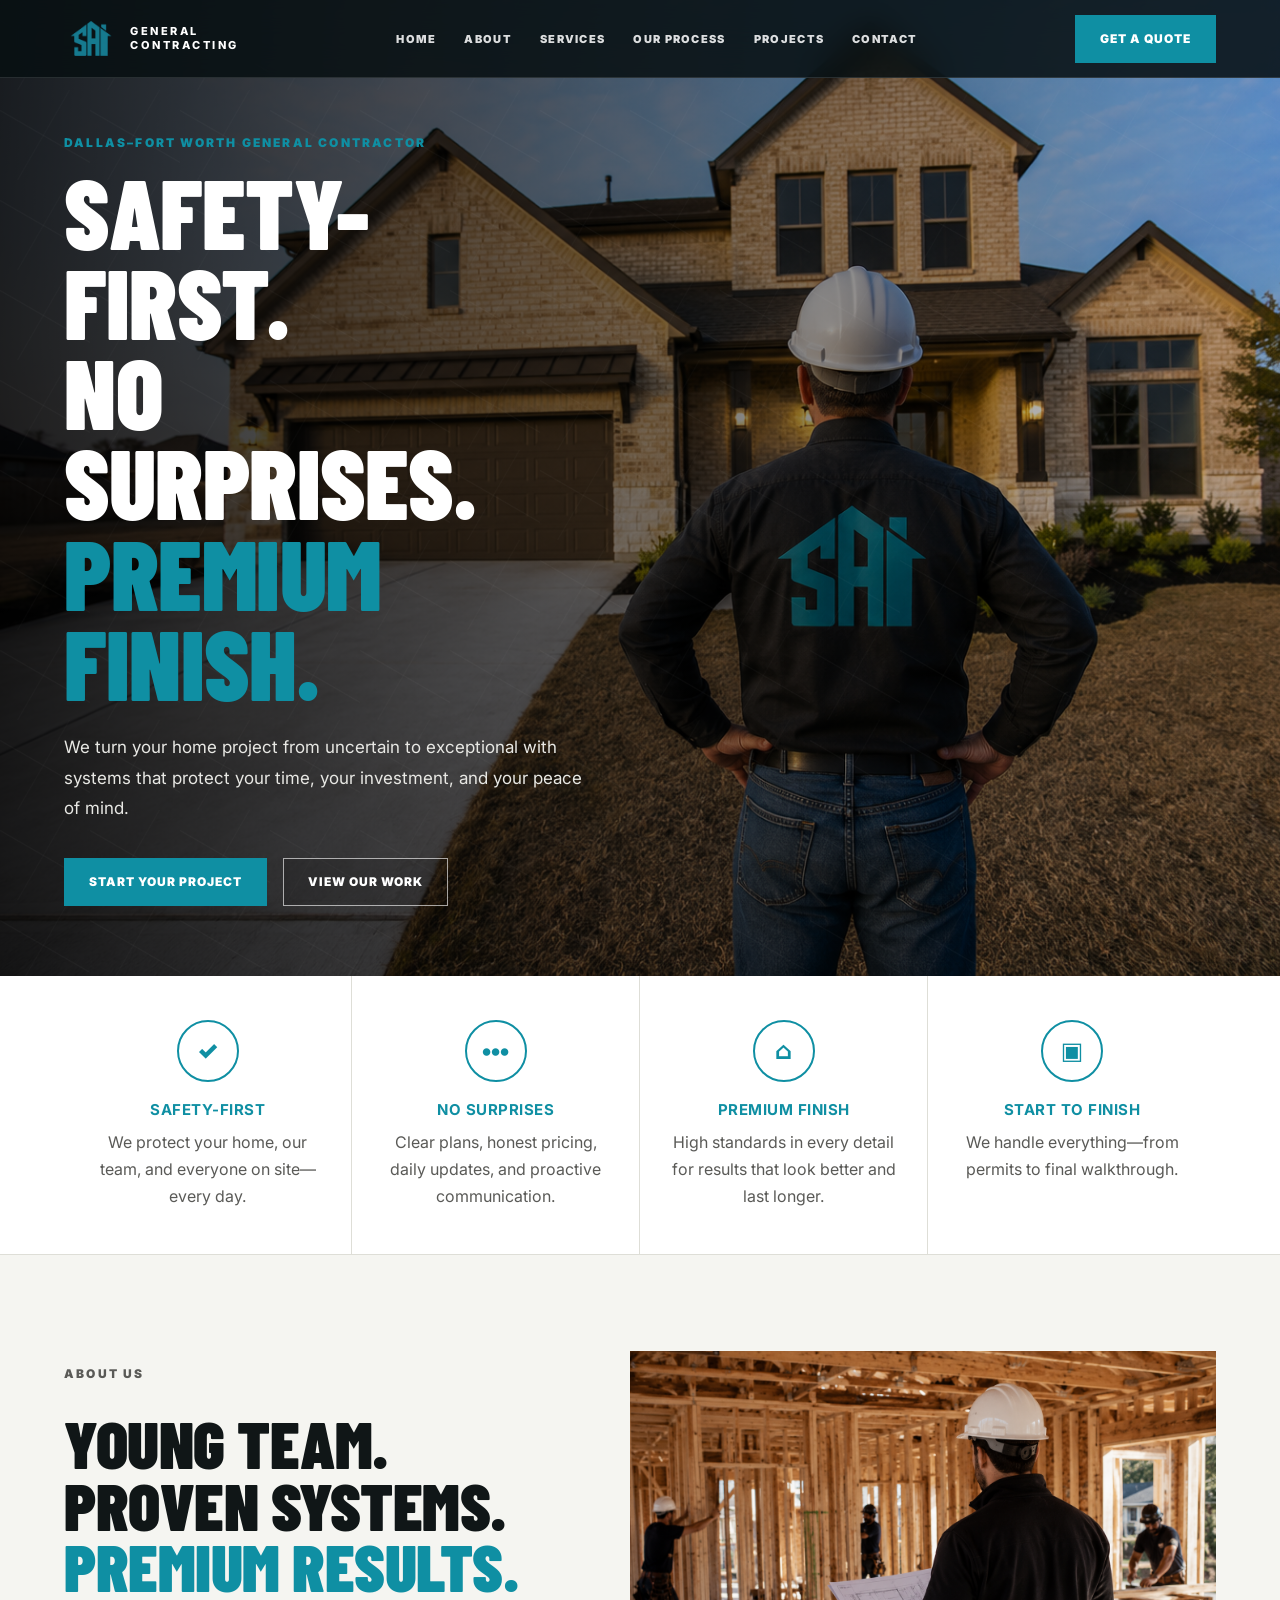
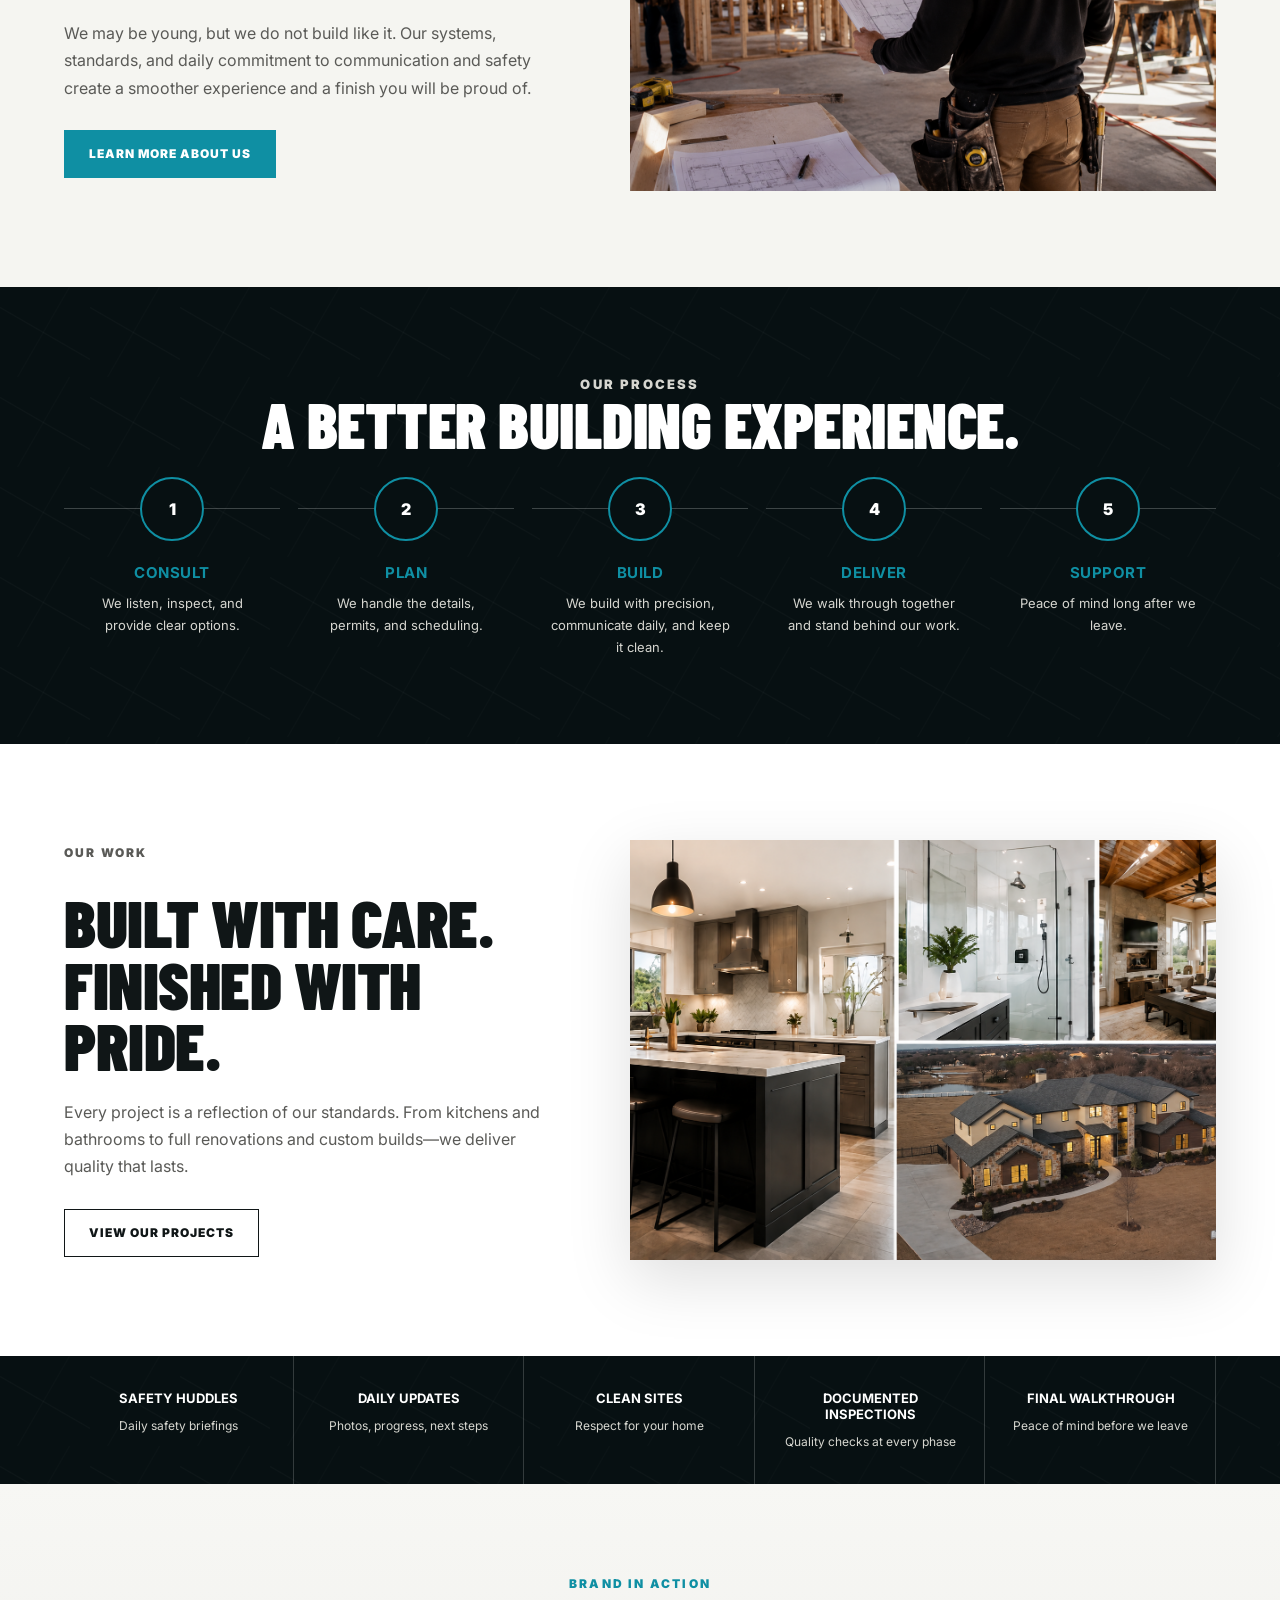
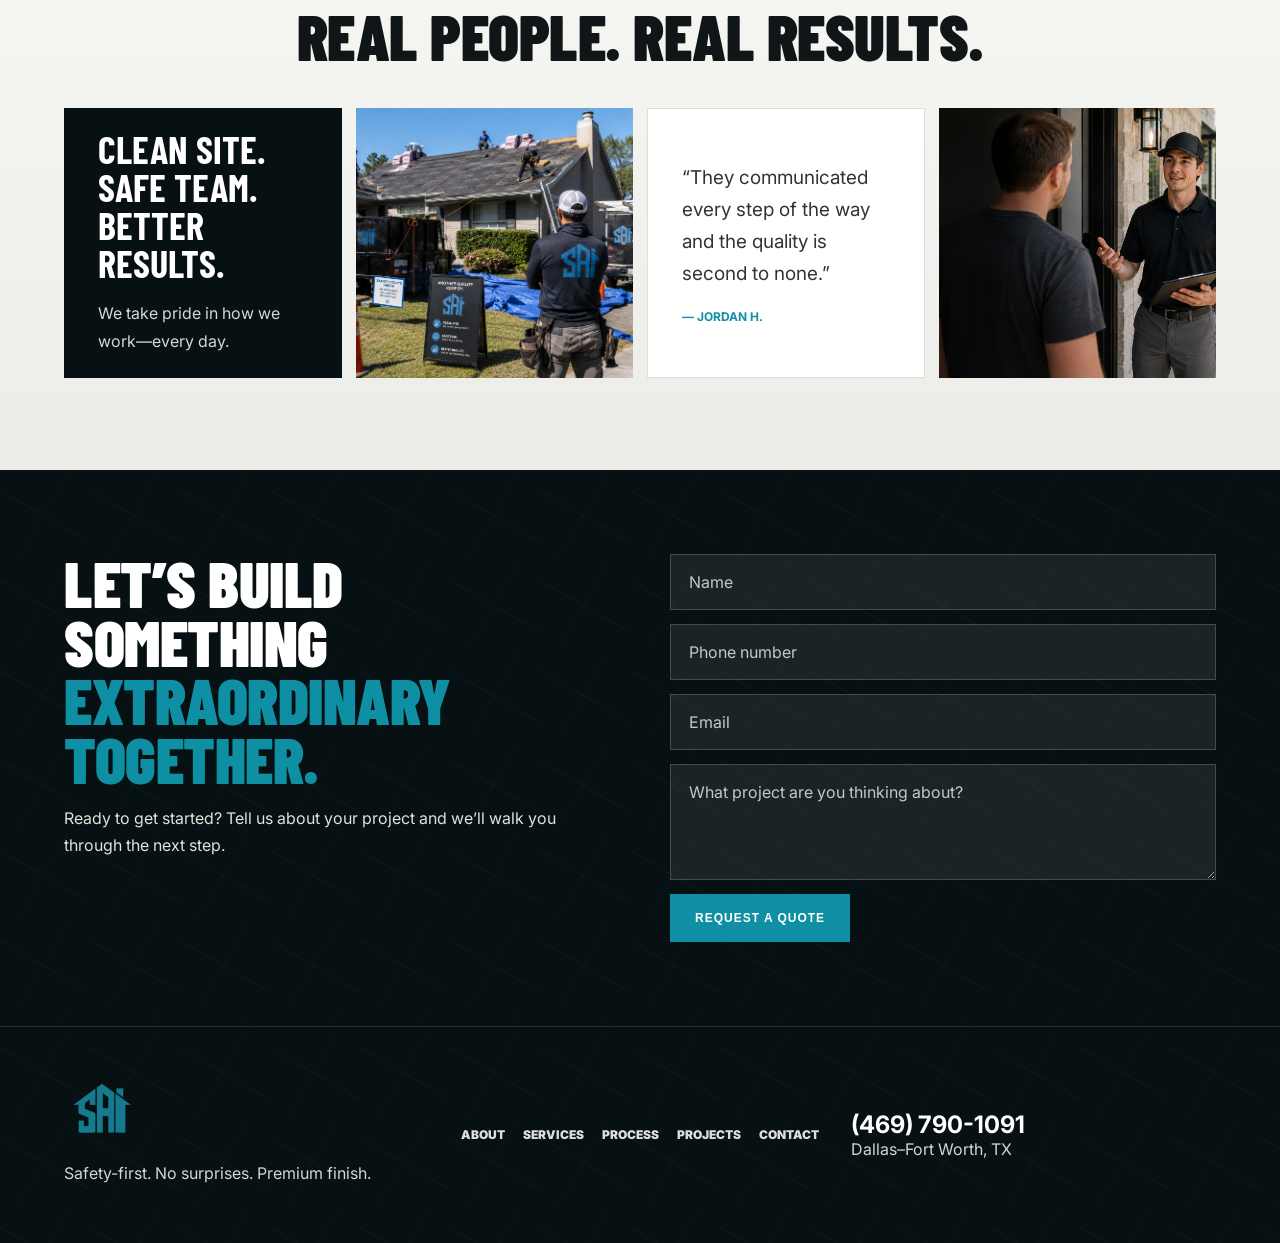
==== index.html @ ff563cbf "first website upload" ====
<!DOCTYPE html>
<html lang="en">
<head>
  <meta charset="UTF-8" />
  <meta name="viewport" content="width=device-width, initial-scale=1.0" />
  <title>SAI General Contracting | Safety-first. No surprises. Premium finish.</title>
  <meta name="description" content="SAI General Contracting delivers safety-first, no-surprises home projects with premium results across Dallas-Fort Worth." />
  <link rel="preconnect" href="https://fonts.googleapis.com">
  <link rel="preconnect" href="https://fonts.gstatic.com" crossorigin>
  <link href="https://fonts.googleapis.com/css2?family=Barlow+Condensed:wght@600;700;800;900&family=Inter:wght@400;500;600;700;800;900&display=swap" rel="stylesheet">
  <link rel="stylesheet" href="styles.css" />
</head>
<body>
  <header class="site-header">
    <a class="brand" href="#top" aria-label="SAI General Contracting home">
      <img src="assets/sai-logo.png" alt="SAI logo" />
      <span>General<br>Contracting</span>
    </a>
    <nav class="nav" aria-label="Main navigation">
      <a href="#top">Home</a>
      <a href="#about">About</a>
      <a href="#services">Services</a>
      <a href="#process">Our Process</a>
      <a href="#projects">Projects</a>
      <a href="#contact">Contact</a>
    </nav>
    <a class="quote-btn" href="#contact">Get a Quote</a>
  </header>

  <main id="top">
    <section class="hero section-dark">
      <div class="hero-content reveal">
        <p class="eyebrow">Dallas–Fort Worth General Contractor</p>
        <h1>Safety-first.<br>No surprises.<br><span>Premium finish.</span></h1>
        <p class="hero-copy">We turn your home project from uncertain to exceptional with systems that protect your time, your investment, and your peace of mind.</p>
        <div class="hero-actions">
          <a class="btn btn-primary" href="#contact">Start Your Project</a>
          <a class="btn btn-ghost" href="#projects">View Our Work</a>
        </div>
      </div>
    </section>

    <section class="pillars">
      <article>
        <div class="icon">✓</div>
        <h3>Safety-first</h3>
        <p>We protect your home, our team, and everyone on site—every day.</p>
      </article>
      <article>
        <div class="icon">•••</div>
        <h3>No surprises</h3>
        <p>Clear plans, honest pricing, daily updates, and proactive communication.</p>
      </article>
      <article>
        <div class="icon">⌂</div>
        <h3>Premium finish</h3>
        <p>High standards in every detail for results that look better and last longer.</p>
      </article>
      <article>
        <div class="icon">▣</div>
        <h3>Start to finish</h3>
        <p>We handle everything—from permits to final walkthrough.</p>
      </article>
    </section>

    <section class="split about" id="about">
      <div class="copy-block">
        <p class="eyebrow">About us</p>
        <h2>Young team.<br>Proven systems.<br><span>Premium results.</span></h2>
        <p>We may be young, but we do not build like it. Our systems, standards, and daily commitment to communication and safety create a smoother experience and a finish you will be proud of.</p>
        <a class="btn btn-primary" href="#process">Learn More About Us</a>
      </div>
      <figure class="image-card">
        <img src="assets/about-build.png" alt="Contractor reviewing a home project under construction" />
      </figure>
    </section>

    <section class="process section-dark" id="process">
      <p class="eyebrow centered">Our Process</p>
      <h2>A better building experience.</h2>
      <div class="process-line">
        <article><span>1</span><h3>Consult</h3><p>We listen, inspect, and provide clear options.</p></article>
        <article><span>2</span><h3>Plan</h3><p>We handle the details, permits, and scheduling.</p></article>
        <article><span>3</span><h3>Build</h3><p>We build with precision, communicate daily, and keep it clean.</p></article>
        <article><span>4</span><h3>Deliver</h3><p>We walk through together and stand behind our work.</p></article>
        <article><span>5</span><h3>Support</h3><p>Peace of mind long after we leave.</p></article>
      </div>
    </section>

    <section class="split services" id="services">
      <div class="copy-block">
        <p class="eyebrow">Our work</p>
        <h2>Built with care.<br>Finished with pride.</h2>
        <p>Every project is a reflection of our standards. From kitchens and bathrooms to full renovations and custom builds—we deliver quality that lasts.</p>
        <a class="btn btn-outline" href="#projects">View Our Projects</a>
      </div>
      <div class="photo-grid">
        <img src="assets/work-grid.png" alt="Finished interior remodeling and exterior project examples" />
      </div>
    </section>

    <section class="trust-strip section-dark">
      <div><strong>Safety huddles</strong><span>Daily safety briefings</span></div>
      <div><strong>Daily updates</strong><span>Photos, progress, next steps</span></div>
      <div><strong>Clean sites</strong><span>Respect for your home</span></div>
      <div><strong>Documented inspections</strong><span>Quality checks at every phase</span></div>
      <div><strong>Final walkthrough</strong><span>Peace of mind before we leave</span></div>
    </section>

    <section class="projects" id="projects">
      <p class="eyebrow centered">Brand in action</p>
      <h2>Real people. Real results.</h2>
      <div class="project-grid">
        <article class="project-card text-card"><h3>Clean site. Safe team. Better results.</h3><p>We take pride in how we work—every day.</p></article>
        <img src="assets/truck-wrap.png" alt="SAI branded F-150 wrap" />
        <article class="project-card light-card"><p>“They communicated every step of the way and the quality is second to none.”</p><strong>— Jordan H.</strong></article>
        <img src="assets/at-the-door.png" alt="At the Door content concept" />
      </div>
    </section>

    <section class="cta section-dark" id="contact">
      <div>
        <h2>Let’s build something <span>extraordinary together.</span></h2>
        <p>Ready to get started? Tell us about your project and we’ll walk you through the next step.</p>
      </div>
      <form action="mailto:carlos@saigeneralcontractors.com" method="post" enctype="text/plain">
        <input name="name" placeholder="Name" required />
        <input name="phone" placeholder="Phone number" required />
        <input name="email" type="email" placeholder="Email" />
        <textarea name="project" rows="4" placeholder="What project are you thinking about?"></textarea>
        <button class="btn btn-primary" type="submit">Request a Quote</button>
      </form>
    </section>
  </main>

  <footer class="footer section-dark">
    <div>
      <img src="assets/sai-logo.png" alt="SAI logo" />
      <p>Safety-first. No surprises. Premium finish.</p>
    </div>
    <div class="footer-links">
      <a href="#about">About</a><a href="#services">Services</a><a href="#process">Process</a><a href="#projects">Projects</a><a href="#contact">Contact</a>
    </div>
    <div>
      <strong>(469) 790-1091</strong><br>
      <span>Dallas–Fort Worth, TX</span>
    </div>
  </footer>
</body>
</html>
---- styles.css ----
:root{
  --teal:#0f8fa3;
  --teal-dark:#087484;
  --black:#071012;
  --charcoal:#101617;
  --steel:#6b6b68;
  --soft:#f5f5f1;
  --line:#deded7;
  --white:#ffffff;
}
*{box-sizing:border-box}
html{scroll-behavior:smooth}
body{margin:0;font-family:Inter,system-ui,-apple-system,BlinkMacSystemFont,"Segoe UI",sans-serif;background:var(--soft);color:var(--charcoal)}
a{text-decoration:none;color:inherit} img{max-width:100%;display:block}
.section-dark{background:var(--black);color:white;position:relative;overflow:hidden}.section-dark:before{content:"";position:absolute;inset:0;opacity:.16;background-image:linear-gradient(30deg,transparent 48%,rgba(255,255,255,.18) 49%,transparent 50%),linear-gradient(120deg,transparent 48%,rgba(255,255,255,.12) 49%,transparent 50%);background-size:90px 90px;pointer-events:none}.section-dark>*{position:relative;z-index:1}
.site-header{position:fixed;top:0;left:0;right:0;z-index:50;height:78px;display:flex;align-items:center;justify-content:space-between;padding:0 5vw;background:rgba(7,16,18,.86);backdrop-filter:blur(16px);border-bottom:1px solid rgba(255,255,255,.12);color:white}.brand{display:flex;align-items:center;gap:12px;text-transform:uppercase;letter-spacing:2.5px;font-size:11px;font-weight:800;line-height:1.2}.brand img{width:54px;height:54px;object-fit:contain}.nav{display:flex;gap:28px;font-size:11px;font-weight:900;letter-spacing:1.3px;text-transform:uppercase}.nav a{opacity:.86}.nav a:hover{opacity:1;color:var(--teal)}
.btn,.quote-btn{display:inline-flex;align-items:center;justify-content:center;min-height:48px;padding:0 24px;border:1px solid transparent;font-size:12px;font-weight:900;text-transform:uppercase;letter-spacing:1px;transition:.2s ease}.quote-btn,.btn-primary{background:var(--teal);color:white}.btn-primary:hover,.quote-btn:hover{background:var(--teal-dark);transform:translateY(-1px)}.btn-ghost{border-color:rgba(255,255,255,.62);color:white;background:rgba(0,0,0,.12)}.btn-outline{border-color:var(--charcoal);color:var(--charcoal)}
.hero{min-height:760px;display:flex;align-items:center;background:linear-gradient(90deg,rgba(0,0,0,.86) 0%,rgba(0,0,0,.62) 37%,rgba(0,0,0,.18) 100%),url('assets/hero-home.png') center top/cover no-repeat}.hero-content{padding:135px 5vw 70px;max-width:650px}.eyebrow{color:var(--teal);text-transform:uppercase;letter-spacing:2.2px;font-size:12px;font-weight:900;margin:0 0 16px}.centered{text-align:center}.hero h1,.copy-block h2,.process h2,.projects h2,.cta h2{font-family:"Barlow Condensed",Inter,sans-serif;text-transform:uppercase;font-weight:900;letter-spacing:-.5px;line-height:.92;margin:0}.hero h1{font-size:clamp(56px,8vw,98px)}.hero h1 span,.copy-block h2 span,.cta h2 span{color:var(--teal)}.hero-copy{font-size:17px;line-height:1.8;max-width:520px;color:#e8e8e4;margin:25px 0 0}.hero-actions{display:flex;gap:16px;flex-wrap:wrap;margin-top:34px}
.pillars{display:grid;grid-template-columns:repeat(4,1fr);padding:0 5vw;background:var(--white);border-bottom:1px solid var(--line)}.pillars article{padding:44px 30px;text-align:center;border-right:1px solid var(--line)}.pillars article:last-child{border-right:0}.icon{width:62px;height:62px;border:2px solid var(--teal);color:var(--teal);border-radius:50%;display:grid;place-items:center;margin:0 auto 18px;font-weight:900;font-size:24px}.pillars h3,.process h3{margin:0 0 10px;text-transform:uppercase;color:var(--teal);font-size:15px;letter-spacing:.5px}.pillars p,.copy-block p,.process p,.project-card p,.cta p{line-height:1.7;color:#5a5a57;margin:0}.split{display:grid;grid-template-columns:1fr 1.18fr;gap:70px;align-items:center;padding:96px 5vw}.copy-block h2{font-size:clamp(42px,5.2vw,74px);margin-bottom:24px}.copy-block p{max-width:540px;margin-bottom:28px}.image-card{margin:0;min-height:420px;overflow:hidden}.image-card img{width:100%;height:100%;object-fit:cover;box-shadow:0 22px 65px rgba(0,0,0,.14)}
.process{padding:86px 5vw;text-align:center}.process h2{font-size:clamp(40px,5vw,68px);margin-bottom:54px}.process-line{display:grid;grid-template-columns:repeat(5,1fr);gap:18px}.process-line article{border-top:1px solid rgba(255,255,255,.22);padding:34px 14px 0}.process-line span{width:64px;height:64px;border:2px solid var(--teal);border-radius:50%;display:grid;place-items:center;margin:-66px auto 22px;background:var(--black);color:white;font-weight:900}.process p{color:#d6d6d0;font-size:13px}.services{background:var(--white)}.photo-grid{overflow:hidden;box-shadow:0 20px 60px rgba(0,0,0,.13)}.photo-grid img{width:100%;height:420px;object-fit:cover}.trust-strip{display:grid;grid-template-columns:repeat(5,1fr);gap:1px;padding:0 5vw;background:var(--black)}.trust-strip div{padding:34px 24px;text-align:center;border-right:1px solid rgba(255,255,255,.18)}.trust-strip strong{display:block;text-transform:uppercase;font-size:13px;margin-bottom:8px}.trust-strip span{font-size:12px;color:#d7d7d0}.projects{padding:92px 5vw;background:linear-gradient(#f7f7f4,#ecece8);text-align:center}.projects h2{font-size:clamp(40px,5vw,68px);margin-bottom:42px}.project-grid{display:grid;grid-template-columns:repeat(4,1fr);gap:14px;text-align:left}.project-grid img,.project-card{height:270px;object-fit:cover;width:100%}.project-card{padding:34px;display:flex;flex-direction:column;justify-content:center}.text-card{background:var(--black);color:white}.project-card h3{font-family:"Barlow Condensed";font-size:38px;line-height:1;text-transform:uppercase;margin:0 0 18px}.text-card p{color:#d8d8d2}.light-card{background:white;border:1px solid var(--line)}.light-card p{font-size:19px;color:#333}.light-card strong{margin-top:18px;font-size:12px;text-transform:uppercase;color:var(--teal)}
.cta{display:grid;grid-template-columns:1fr 1fr;gap:60px;padding:84px 5vw;align-items:start}.cta h2{font-size:clamp(38px,5vw,66px);margin-bottom:16px}.cta p{color:#e2e2dc}.cta form{display:grid;gap:14px}.cta input,.cta textarea{width:100%;padding:17px 18px;border:1px solid rgba(255,255,255,.18);background:rgba(255,255,255,.08);color:white;font:inherit}.cta input::placeholder,.cta textarea::placeholder{color:#c8c8c2}.cta button{width:max-content;cursor:pointer}.footer{display:grid;grid-template-columns:1fr 1fr 1fr;gap:28px;align-items:center;padding:44px 5vw;border-top:1px solid rgba(255,255,255,.12)}.footer img{width:76px}.footer p,.footer span{color:#d6d6d0}.footer-links{display:flex;gap:18px;justify-content:center;flex-wrap:wrap;text-transform:uppercase;font-weight:900;font-size:12px;color:#ddd}.footer strong{font-size:24px;color:white}
@media(max-width:980px){.nav{display:none}.pillars,.process-line,.trust-strip,.project-grid{grid-template-columns:1fr 1fr}.split,.cta{grid-template-columns:1fr}.hero{min-height:690px;background-position:center top}.footer{grid-template-columns:1fr;text-align:center}.footer img{margin:auto}.footer-links{justify-content:center}}
@media(max-width:620px){.site-header{height:68px}.brand img{width:42px;height:42px}.brand span{font-size:9px}.quote-btn{display:none}.hero-content{padding-top:110px}.pillars,.process-line,.trust-strip,.project-grid{grid-template-columns:1fr}.hero h1{font-size:54px}.split,.process,.projects,.cta{padding:70px 6vw}.pillars{padding:0}.project-grid img,.project-card{height:auto;min-height:230px}.photo-grid img{height:300px}}
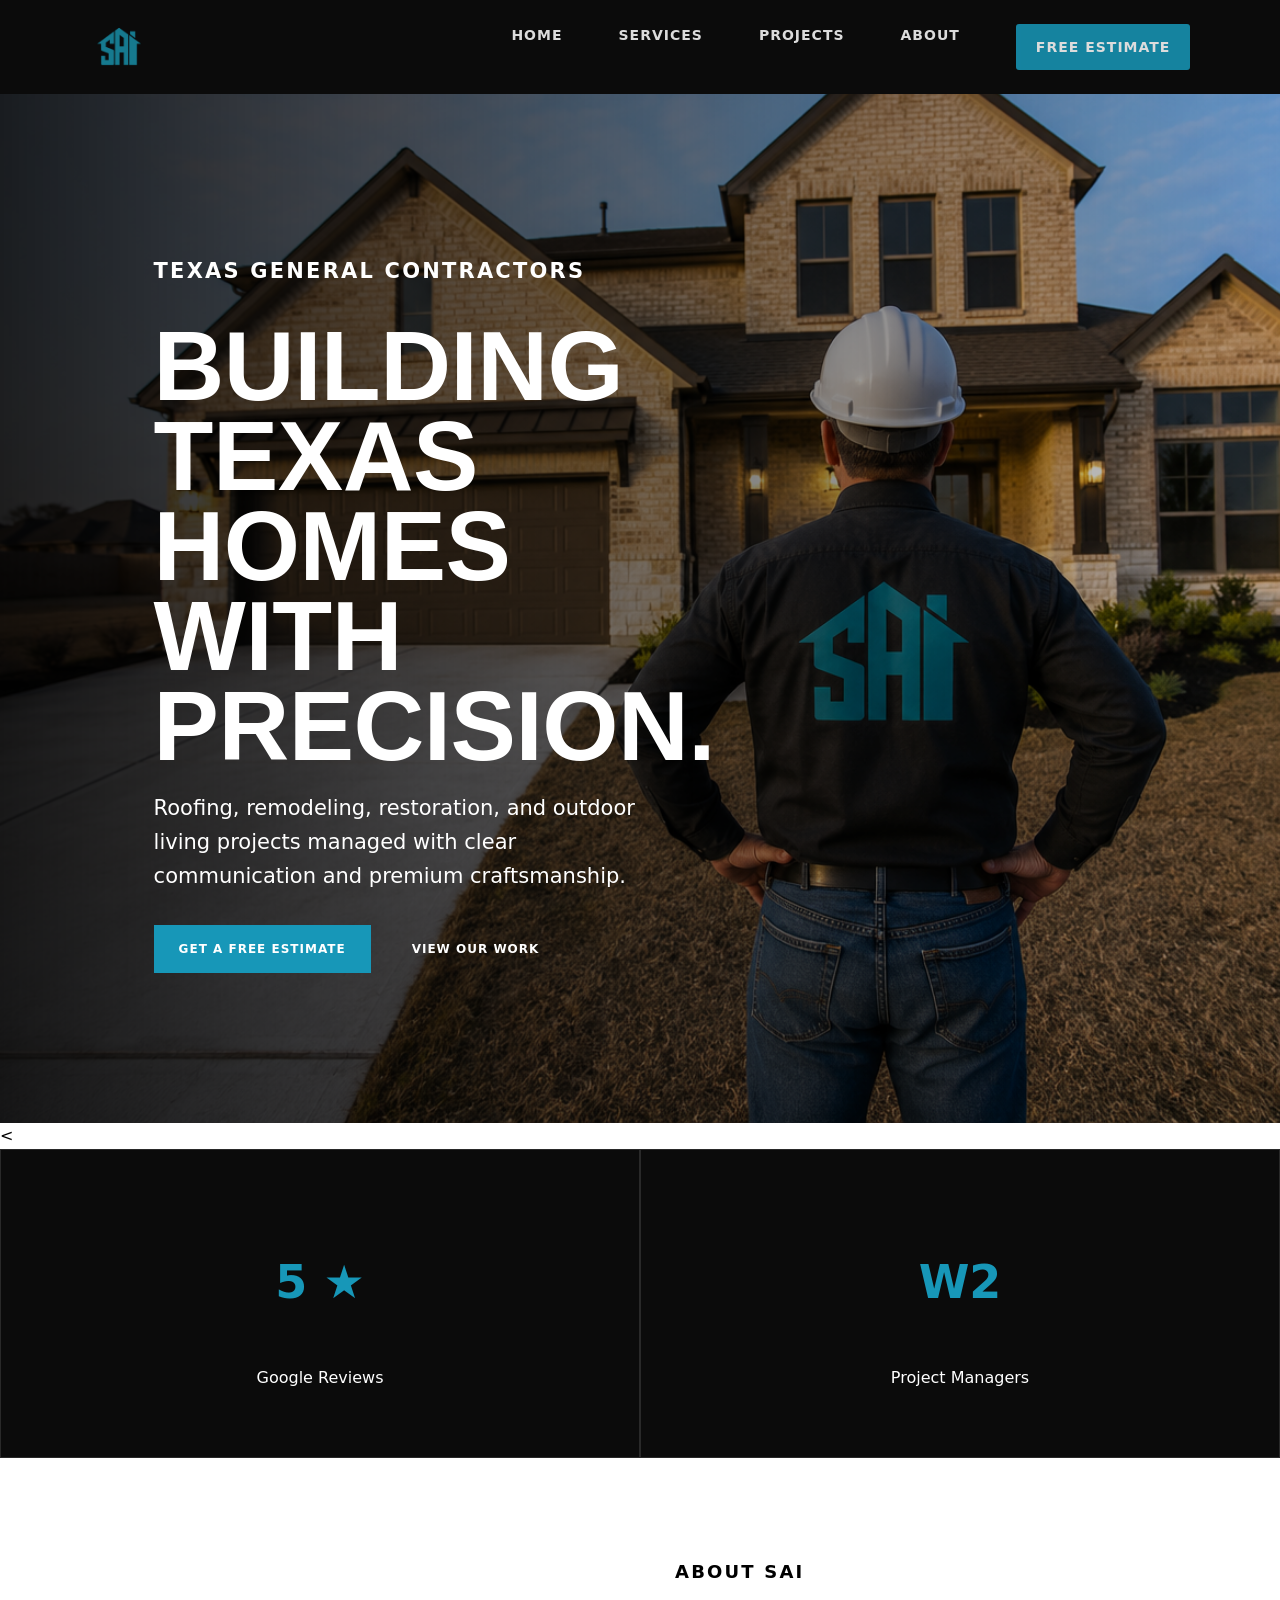
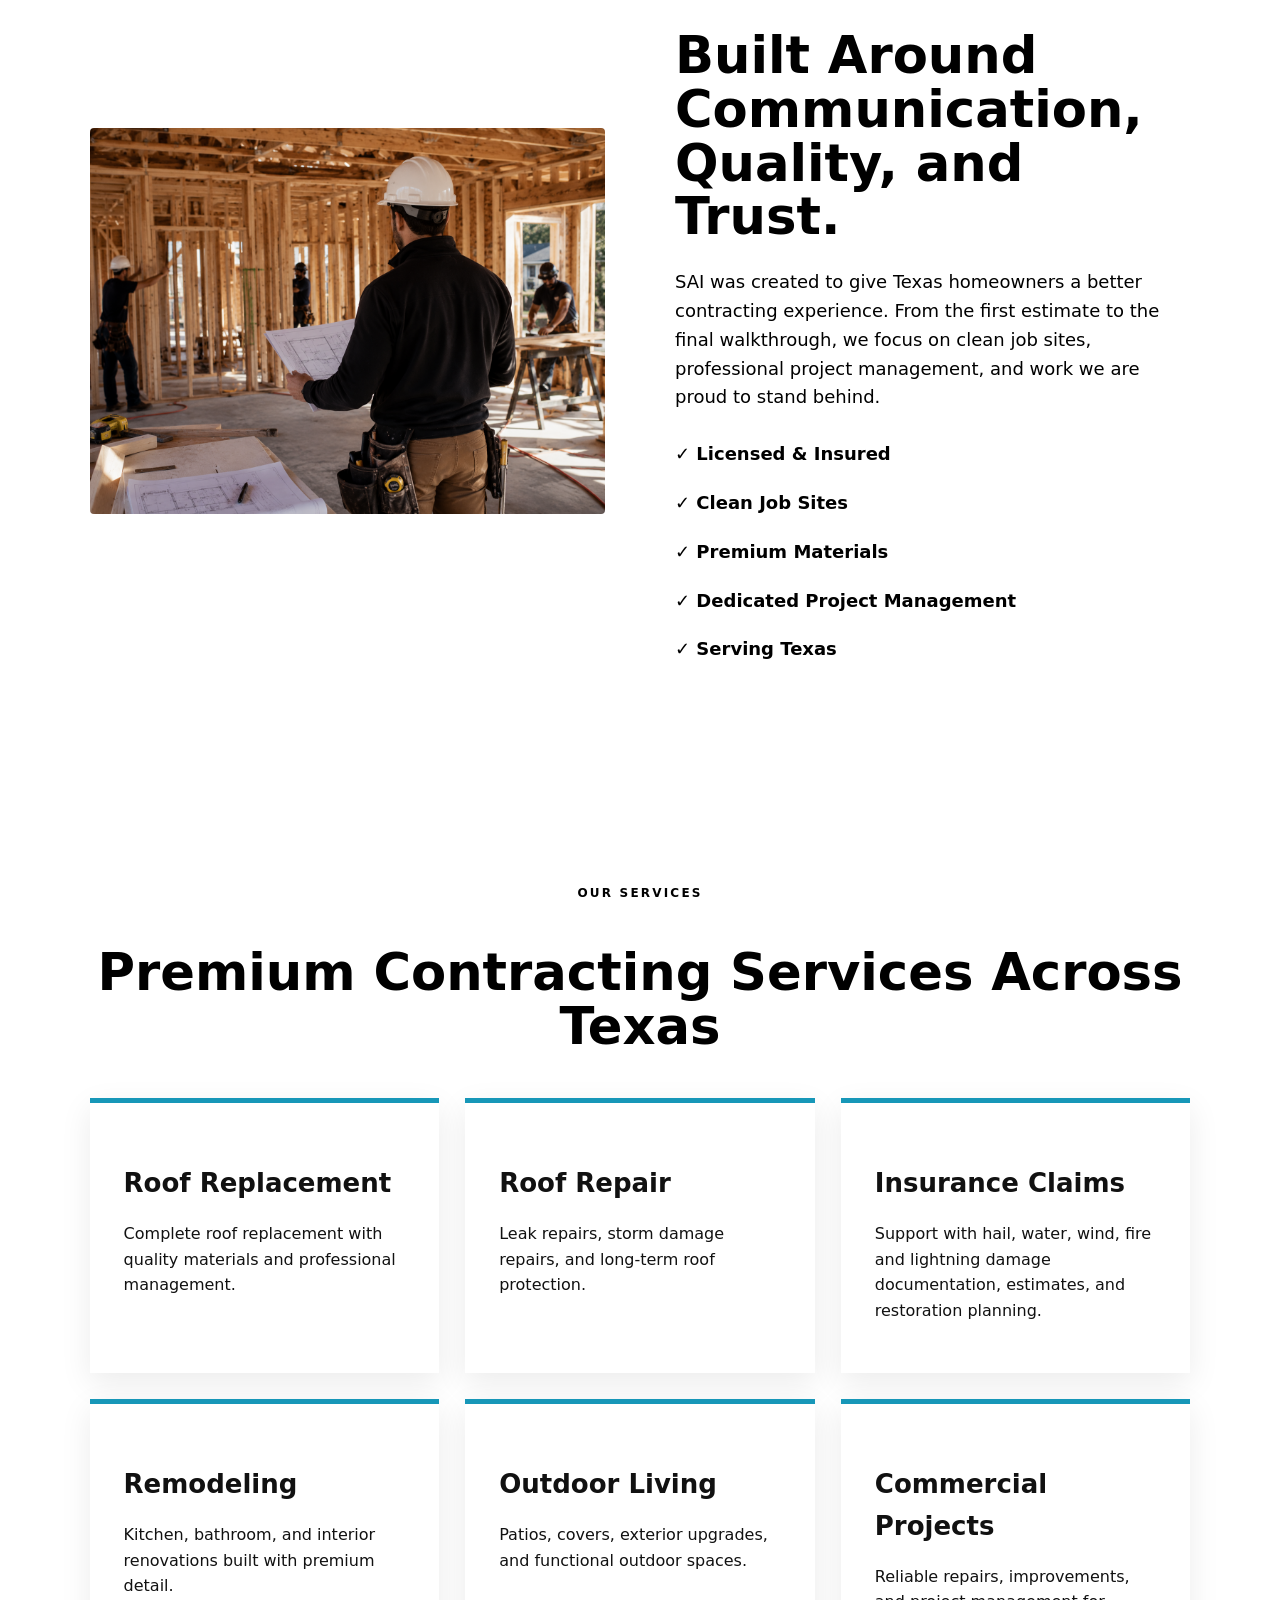
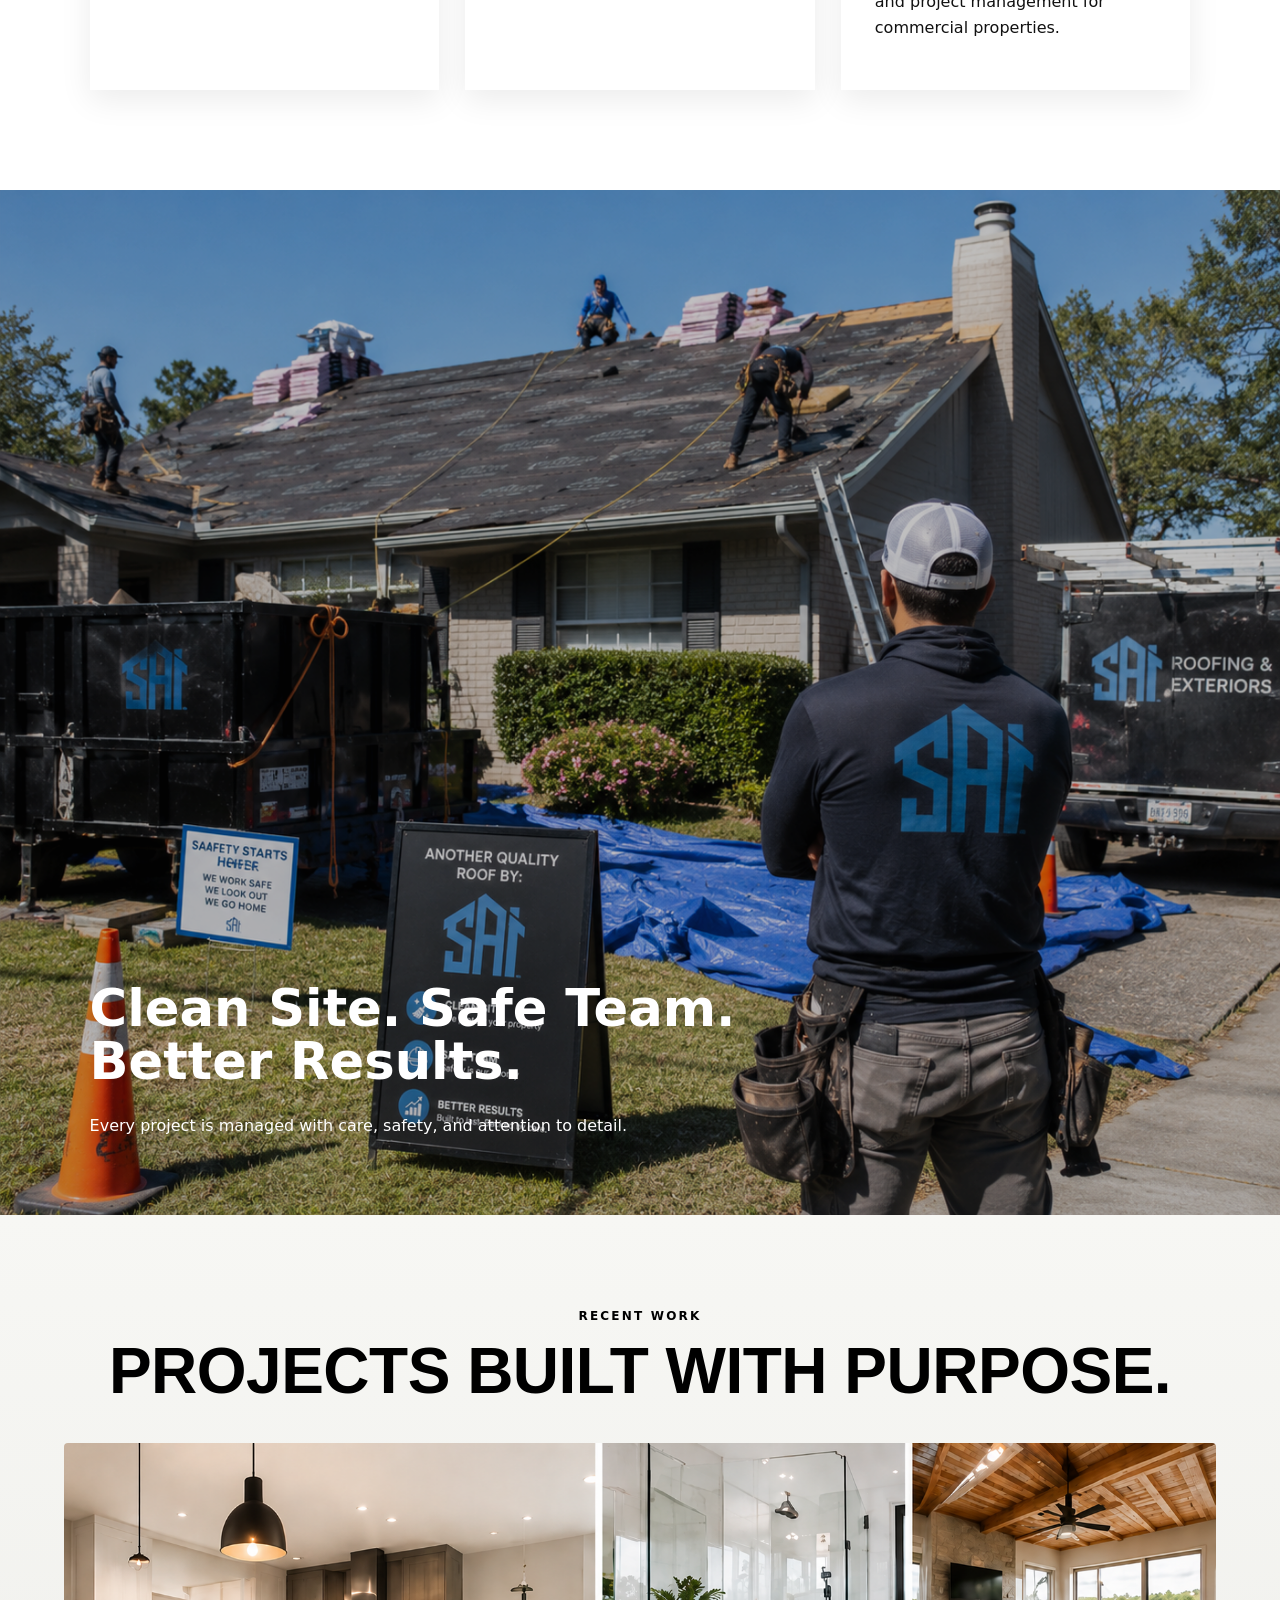
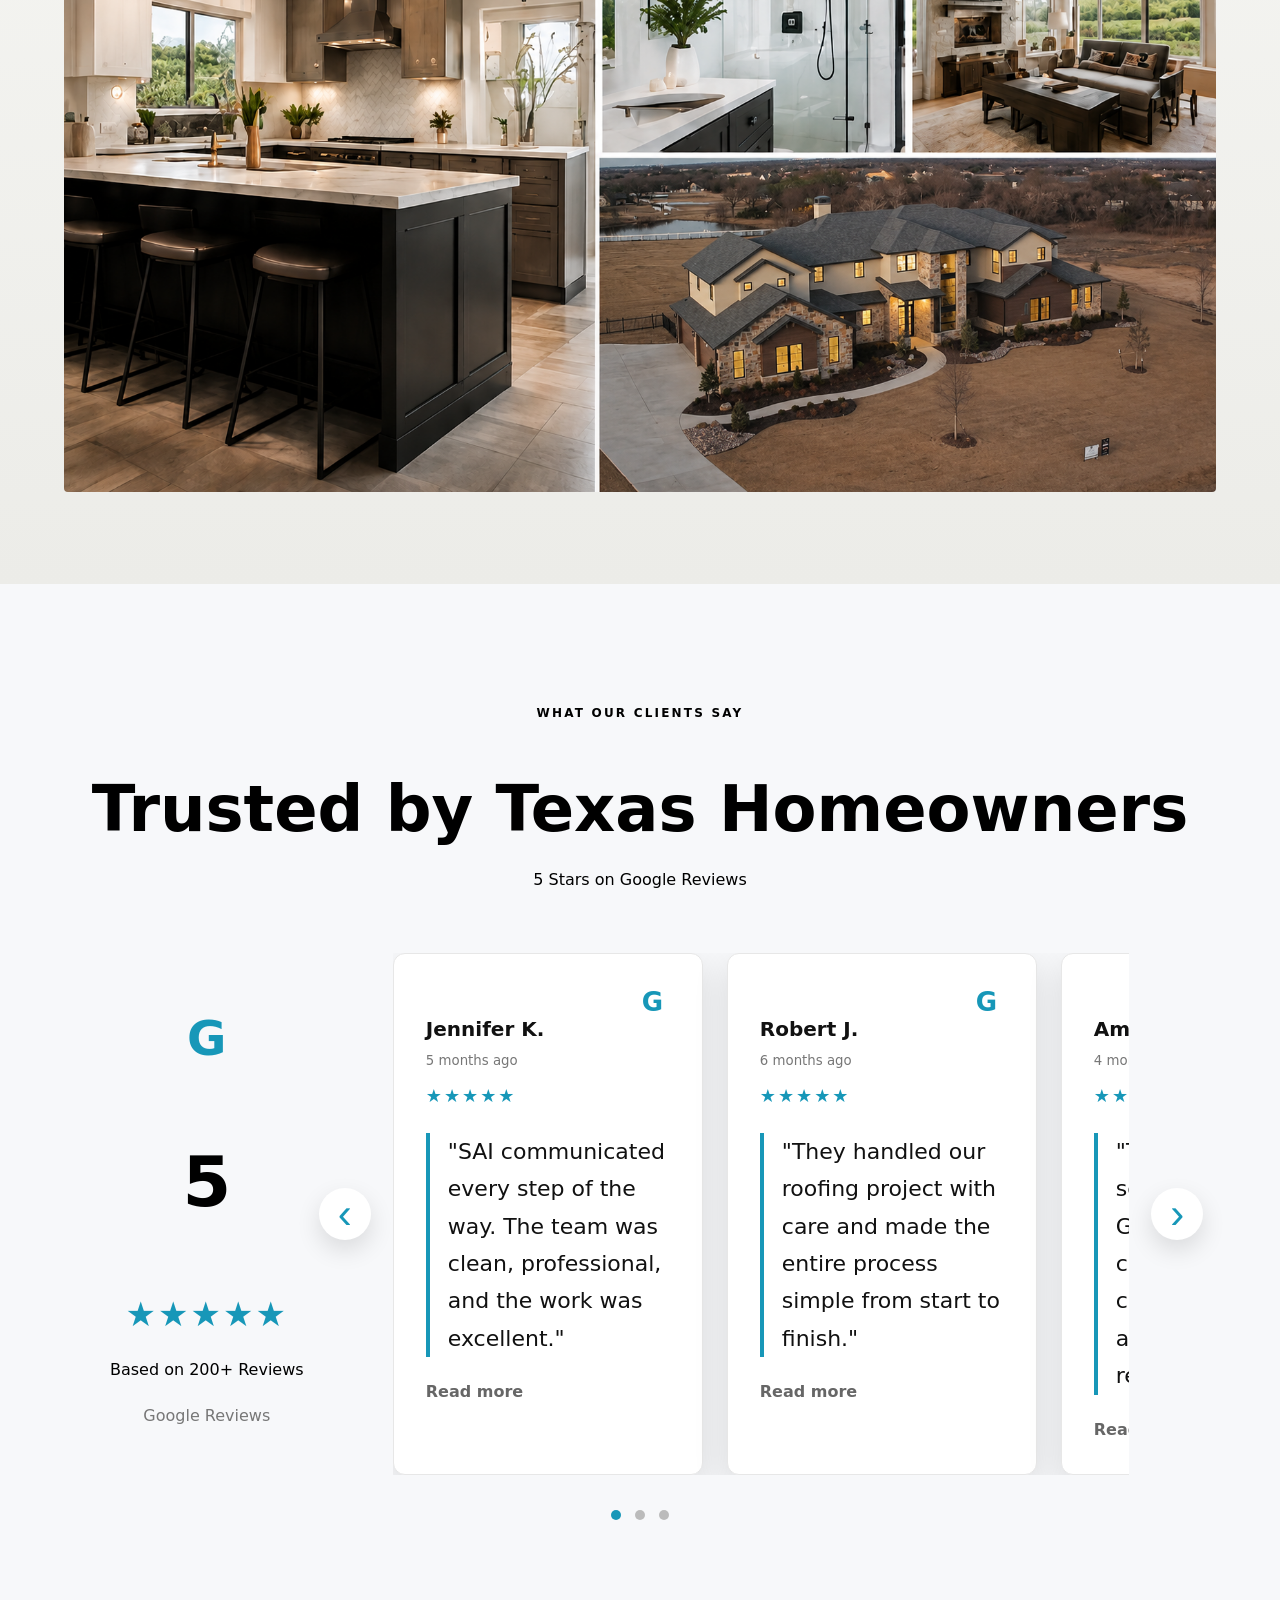
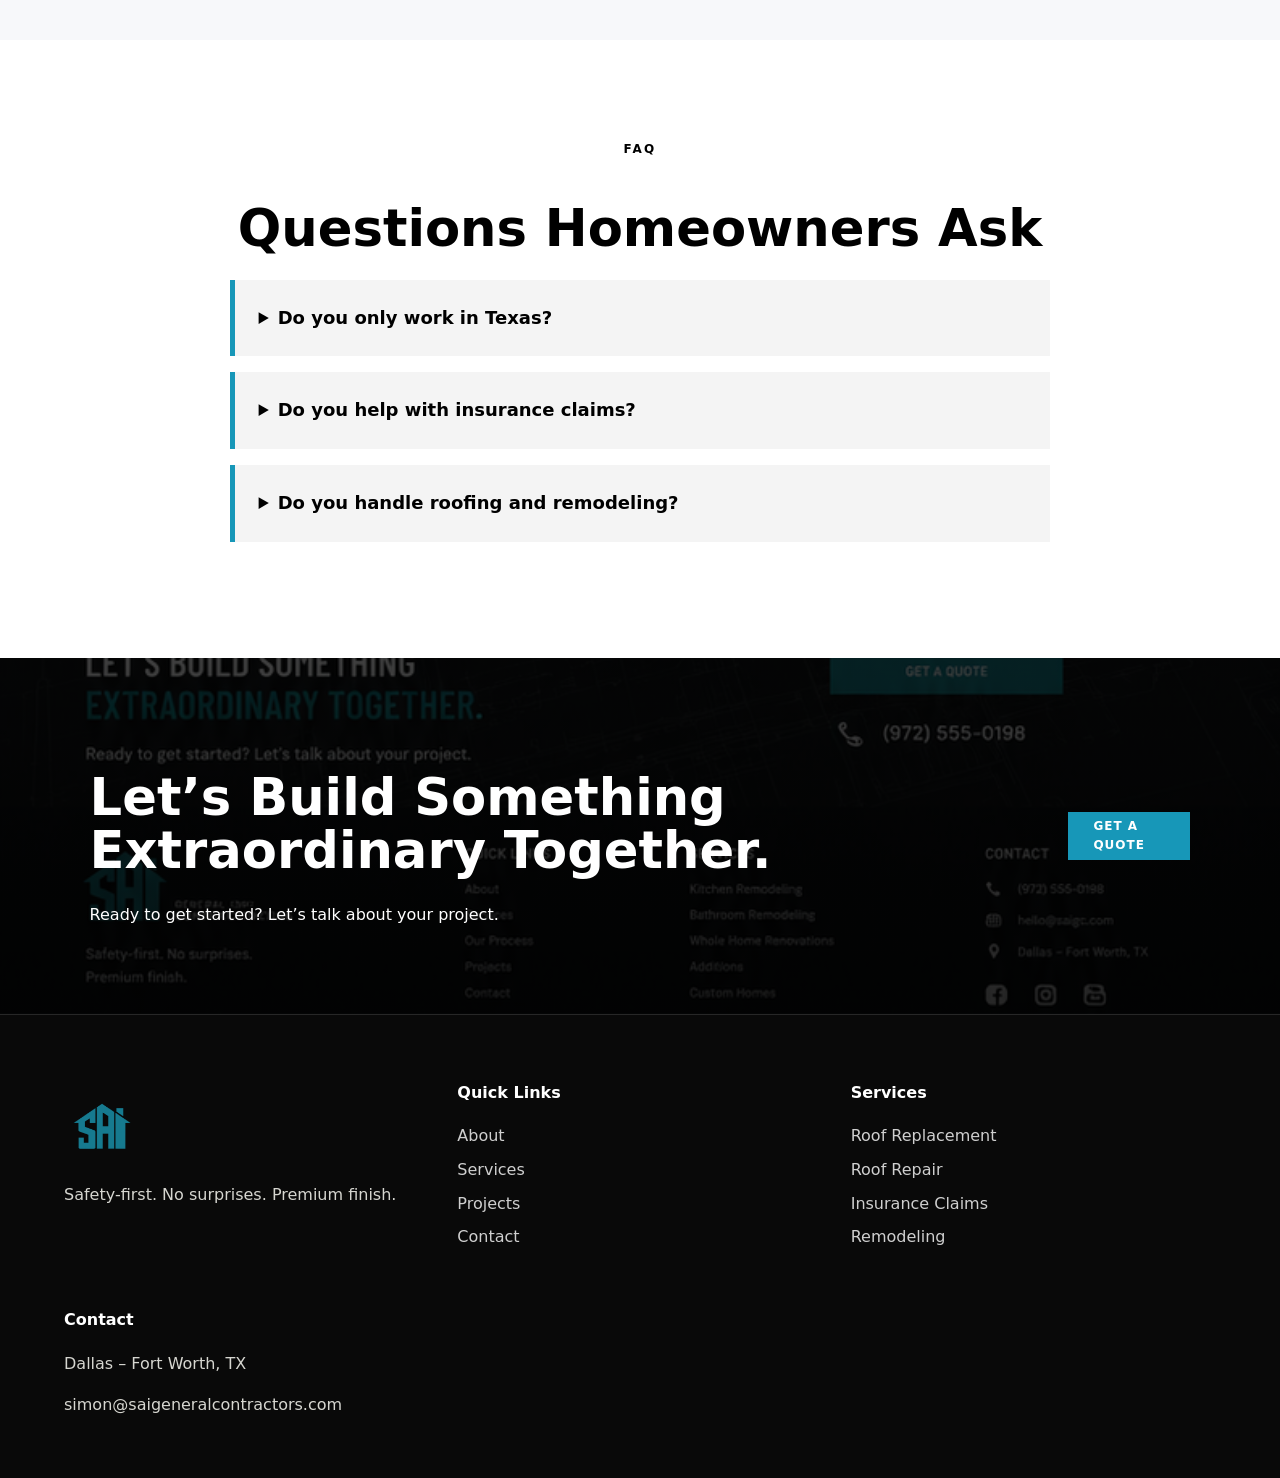
==== commit 2e20c6cd: "Update index.html" ====
--- a/index.html
+++ b/index.html
@@ -3,148 +3,269 @@
 <head>
   <meta charset="UTF-8" />
   <meta name="viewport" content="width=device-width, initial-scale=1.0" />
-  <title>SAI General Contracting | Safety-first. No surprises. Premium finish.</title>
-  <meta name="description" content="SAI General Contracting delivers safety-first, no-surprises home projects with premium results across Dallas-Fort Worth." />
-  <link rel="preconnect" href="https://fonts.googleapis.com">
-  <link rel="preconnect" href="https://fonts.gstatic.com" crossorigin>
-  <link href="https://fonts.googleapis.com/css2?family=Barlow+Condensed:wght@600;700;800;900&family=Inter:wght@400;500;600;700;800;900&display=swap" rel="stylesheet">
+  <title>SAI General Contracting | Texas Roofing & Remodeling</title>
   <link rel="stylesheet" href="styles.css" />
 </head>
+
 <body>
-  <header class="site-header">
-    <a class="brand" href="#top" aria-label="SAI General Contracting home">
-      <img src="assets/sai-logo.png" alt="SAI logo" />
-      <span>General<br>Contracting</span>
-    </a>
-    <nav class="nav" aria-label="Main navigation">
-      <a href="#top">Home</a>
-      <a href="#about">About</a>
-      <a href="#services">Services</a>
-      <a href="#process">Our Process</a>
-      <a href="#projects">Projects</a>
-      <a href="#contact">Contact</a>
-    </nav>
-    <a class="quote-btn" href="#contact">Get a Quote</a>
-  </header>
-
-  <main id="top">
-    <section class="hero section-dark">
-      <div class="hero-content reveal">
-        <p class="eyebrow">Dallas–Fort Worth General Contractor</p>
-        <h1>Safety-first.<br>No surprises.<br><span>Premium finish.</span></h1>
-        <p class="hero-copy">We turn your home project from uncertain to exceptional with systems that protect your time, your investment, and your peace of mind.</p>
-        <div class="hero-actions">
-          <a class="btn btn-primary" href="#contact">Start Your Project</a>
-          <a class="btn btn-ghost" href="#projects">View Our Work</a>
+
+<header class="header">
+  <a href="index.html" class="logo-wrap">
+    <img src="images/sai-logo.png" alt="SAI General Contracting Logo">
+  </a>
+
+  <nav class="nav">
+    <a href="#home">Home</a>
+    <a href="#services">Services</a>
+    <a href="#projects">Projects</a>
+    <a href="#about">About</a>
+    <a href="#contact" class="nav-btn">Free Estimate</a>
+  </nav>
+</header>
+
+<section id="home" class="hero">
+  <div class="hero-content">
+    <p class="eyebrow">Texas General Contractors</p>
+    <h1>Building Texas Homes With Precision.</h1>
+    <p>Roofing, remodeling, restoration, and outdoor living projects managed with clear communication and premium craftsmanship.</p>
+
+    <div class="buttons">
+      <a href="#contact" class="btn primary">Get a Free Estimate</a>
+      <a href="#projects" class="btn outline">View Our Work</a>
+    </div>
+  </div>
+</section>
+
+<<section class="trust-bar">
+    <div class="trust-card">
+      <h3>5 ★</h3>
+      <p>Google Reviews</p>
+    </div>
+  
+    <div class="trust-card">
+      <h3>W2</h3>
+      <p>Project Managers</p>
+    </div>
+  </section>
+
+<section id="about" class="about section">
+  <div class="about-image">
+    <img src="images/about-build.png" alt="SAI construction project">
+  </div>
+
+  <div class="about-text">
+    <p class="eyebrow">About SAI</p>
+    <h2>Built Around Communication, Quality, and Trust.</h2>
+    <p>
+      SAI was created to give Texas homeowners a better contracting experience. From the first estimate to the final walkthrough, we focus on clean job sites, professional project management, and work we are proud to stand behind.
+    </p>
+
+    <div class="checklist">
+      <p>✓ Licensed & Insured</p>
+      <p>✓ Clean Job Sites</p>
+      <p>✓ Premium Materials</p>
+      <p>✓ Dedicated Project Management</p>
+      <p>✓ Serving Texas</p>
+    </div>
+  </div>
+</section>
+
+<section id="services" class="section services">
+  <p class="eyebrow center">Our Services</p>
+  <h2 class="center">Premium Contracting Services Across Texas</h2>
+
+  <div class="services-grid">
+    <a href="roof-replacement.html" class="service-card">
+      <h3>Roof Replacement</h3>
+      <p>Complete roof replacement with quality materials and professional management.</p>
+    </a>
+
+    <a href="roof-repair.html" class="service-card">
+      <h3>Roof Repair</h3>
+      <p>Leak repairs, storm damage repairs, and long-term roof protection.</p>
+    </a>
+
+    <a href="insurance-claims.html" class="service-card">
+      <h3>Insurance Claims</h3>
+      <p>Support with hail, water, wind, fire and lightning damage documentation, estimates, and restoration planning.</p>
+    </a>
+
+    <a href="remodeling.html" class="service-card">
+      <h3>Remodeling</h3>
+      <p>Kitchen, bathroom, and interior renovations built with premium detail.</p>
+    </a>
+
+    <a href="outdoor-living.html" class="service-card">
+      <h3>Outdoor Living</h3>
+      <p>Patios, covers, exterior upgrades, and functional outdoor spaces.</p>
+    </a>
+
+    <a href="commercial.html" class="service-card">
+      <h3>Commercial Projects</h3>
+      <p>Reliable repairs, improvements, and project management for commercial properties.</p>
+    </a>
+  </div>
+</section>
+
+<section class="image-banner">
+  <img src="images/truck-wrap.png" alt="SAI roofing worksite">
+  <div class="banner-text">
+    <h2>Clean Site. Safe Team. Better Results.</h2>
+    <p>Every project is managed with care, safety, and attention to detail.</p>
+  </div>
+</section>
+
+<section id="projects" class="section projects">
+  <p class="eyebrow center">Recent Work</p>
+  <h2 class="center">Projects Built With Purpose.</h2>
+  <img src="images/work-grid.png" alt="SAI project gallery">
+</section>
+
+<section class="reviews" id="reviews">
+    <div class="reviews-header">
+      <p class="eyebrow">What Our Clients Say</p>
+      <h2>Trusted by Texas Homeowners</h2>
+      <p>5 Stars on Google Reviews</p>
+    </div>
+  
+    <div class="reviews-layout">
+      <div class="google-score">
+        <div class="google-letter">G</div>
+        <h3>5 </h3>
+        <div class="score-stars">★★★★★</div>
+        <p>Based on 200+ Reviews</p>
+        <span>Google Reviews</span>
+      </div>
+  
+      <button class="review-arrow review-prev">‹</button>
+  
+      <div class="reviews-window">
+        <div class="reviews-track">
+          <article class="review-card">
+            <div class="review-google">G</div>
+            <h4>Jennifer K.</h4>
+            <small>5 months ago</small>
+            <div class="stars-small">★★★★★</div>
+            <p>"SAI communicated every step of the way. The team was clean, professional, and the work was excellent."</p>
+            <strong>Read more</strong>
+          </article>
+  
+          <article class="review-card">
+            <div class="review-google">G</div>
+            <h4>Robert J.</h4>
+            <small>6 months ago</small>
+            <div class="stars-small">★★★★★</div>
+            <p>"They handled our roofing project with care and made the entire process simple from start to finish."</p>
+            <strong>Read more</strong>
+          </article>
+  
+          <article class="review-card">
+            <div class="review-google">G</div>
+            <h4>Amanda T.</h4>
+            <small>4 months ago</small>
+            <div class="stars-small">★★★★★</div>
+            <p>"The quality was second to none. Great communication, clean job site, and a beautiful final result."</p>
+            <strong>Read more</strong>
+          </article>
+  
+          <article class="review-card">
+            <div class="review-google">G</div>
+            <h4>Michael D.</h4>
+            <small>3 months ago</small>
+            <div class="stars-small">★★★★★</div>
+            <p>"Professional from beginning to end. They showed up on time and made the project feel stress-free."</p>
+            <strong>Read more</strong>
+          </article>
+  
+          <article class="review-card">
+            <div class="review-google">G</div>
+            <h4>David L.</h4>
+            <small>2 months ago</small>
+            <div class="stars-small">★★★★★</div>
+            <p>"You can tell they care. Their communication and systems made all the difference."</p>
+            <strong>Read more</strong>
+          </article>
+  
+          <article class="review-card">
+            <div class="review-google">G</div>
+            <h4>Jordan M.</h4>
+            <small>1 month ago</small>
+            <div class="stars-small">★★★★★</div>
+            <p>"They protected the property, kept the site clean, and finished exactly how they said they would."</p>
+            <strong>Read more</strong>
+          </article>
         </div>
       </div>
-    </section>
-
-    <section class="pillars">
-      <article>
-        <div class="icon">✓</div>
-        <h3>Safety-first</h3>
-        <p>We protect your home, our team, and everyone on site—every day.</p>
-      </article>
-      <article>
-        <div class="icon">•••</div>
-        <h3>No surprises</h3>
-        <p>Clear plans, honest pricing, daily updates, and proactive communication.</p>
-      </article>
-      <article>
-        <div class="icon">⌂</div>
-        <h3>Premium finish</h3>
-        <p>High standards in every detail for results that look better and last longer.</p>
-      </article>
-      <article>
-        <div class="icon">▣</div>
-        <h3>Start to finish</h3>
-        <p>We handle everything—from permits to final walkthrough.</p>
-      </article>
-    </section>
-
-    <section class="split about" id="about">
-      <div class="copy-block">
-        <p class="eyebrow">About us</p>
-        <h2>Young team.<br>Proven systems.<br><span>Premium results.</span></h2>
-        <p>We may be young, but we do not build like it. Our systems, standards, and daily commitment to communication and safety create a smoother experience and a finish you will be proud of.</p>
-        <a class="btn btn-primary" href="#process">Learn More About Us</a>
-      </div>
-      <figure class="image-card">
-        <img src="assets/about-build.png" alt="Contractor reviewing a home project under construction" />
-      </figure>
-    </section>
-
-    <section class="process section-dark" id="process">
-      <p class="eyebrow centered">Our Process</p>
-      <h2>A better building experience.</h2>
-      <div class="process-line">
-        <article><span>1</span><h3>Consult</h3><p>We listen, inspect, and provide clear options.</p></article>
-        <article><span>2</span><h3>Plan</h3><p>We handle the details, permits, and scheduling.</p></article>
-        <article><span>3</span><h3>Build</h3><p>We build with precision, communicate daily, and keep it clean.</p></article>
-        <article><span>4</span><h3>Deliver</h3><p>We walk through together and stand behind our work.</p></article>
-        <article><span>5</span><h3>Support</h3><p>Peace of mind long after we leave.</p></article>
-      </div>
-    </section>
-
-    <section class="split services" id="services">
-      <div class="copy-block">
-        <p class="eyebrow">Our work</p>
-        <h2>Built with care.<br>Finished with pride.</h2>
-        <p>Every project is a reflection of our standards. From kitchens and bathrooms to full renovations and custom builds—we deliver quality that lasts.</p>
-        <a class="btn btn-outline" href="#projects">View Our Projects</a>
-      </div>
-      <div class="photo-grid">
-        <img src="assets/work-grid.png" alt="Finished interior remodeling and exterior project examples" />
-      </div>
-    </section>
-
-    <section class="trust-strip section-dark">
-      <div><strong>Safety huddles</strong><span>Daily safety briefings</span></div>
-      <div><strong>Daily updates</strong><span>Photos, progress, next steps</span></div>
-      <div><strong>Clean sites</strong><span>Respect for your home</span></div>
-      <div><strong>Documented inspections</strong><span>Quality checks at every phase</span></div>
-      <div><strong>Final walkthrough</strong><span>Peace of mind before we leave</span></div>
-    </section>
-
-    <section class="projects" id="projects">
-      <p class="eyebrow centered">Brand in action</p>
-      <h2>Real people. Real results.</h2>
-      <div class="project-grid">
-        <article class="project-card text-card"><h3>Clean site. Safe team. Better results.</h3><p>We take pride in how we work—every day.</p></article>
-        <img src="assets/truck-wrap.png" alt="SAI branded F-150 wrap" />
-        <article class="project-card light-card"><p>“They communicated every step of the way and the quality is second to none.”</p><strong>— Jordan H.</strong></article>
-        <img src="assets/at-the-door.png" alt="At the Door content concept" />
-      </div>
-    </section>
-
-    <section class="cta section-dark" id="contact">
-      <div>
-        <h2>Let’s build something <span>extraordinary together.</span></h2>
-        <p>Ready to get started? Tell us about your project and we’ll walk you through the next step.</p>
-      </div>
-      <form action="mailto:carlos@saigeneralcontractors.com" method="post" enctype="text/plain">
-        <input name="name" placeholder="Name" required />
-        <input name="phone" placeholder="Phone number" required />
-        <input name="email" type="email" placeholder="Email" />
-        <textarea name="project" rows="4" placeholder="What project are you thinking about?"></textarea>
-        <button class="btn btn-primary" type="submit">Request a Quote</button>
-      </form>
-    </section>
-  </main>
-
-  <footer class="footer section-dark">
-    <div>
-      <img src="assets/sai-logo.png" alt="SAI logo" />
-      <p>Safety-first. No surprises. Premium finish.</p>
-    </div>
-    <div class="footer-links">
-      <a href="#about">About</a><a href="#services">Services</a><a href="#process">Process</a><a href="#projects">Projects</a><a href="#contact">Contact</a>
-    </div>
-    <div>
-      <strong>(469) 790-1091</strong><br>
-      <span>Dallas–Fort Worth, TX</span>
-    </div>
-  </footer>
+  
+      <button class="review-arrow review-next">›</button>
+    </div>
+  
+    <div class="review-dots">
+      <span class="dot active"></span>
+      <span class="dot"></span>
+      <span class="dot"></span>
+    </div>
+  </section>
+
+
+<section class="section faq">
+  <p class="eyebrow center">FAQ</p>
+  <h2 class="center">Questions Homeowners Ask</h2>
+
+  <details>
+    <summary>Do you only work in Texas?</summary>
+    <p>Yes. SAI currently serves homeowners and property owners across Texas.</p>
+  </details>
+
+  <details>
+    <summary>Do you help with insurance claims?</summary>
+    <p>Yes. We can help with damage documentation, estimates, and the restoration process.</p>
+  </details>
+
+  <details>
+    <summary>Do you handle roofing and remodeling?</summary>
+    <p>Yes. We offer roofing, repairs, remodeling, outdoor living, and commercial project services.</p>
+  </details>
+</section>
+
+<section id="contact" class="footer-cta">
+  <div>
+    <h2>Let’s Build Something Extraordinary Together.</h2>
+    <p>Ready to get started? Let’s talk about your project.</p>
+  </div>
+
+  <a href="mailto:simon@saigeneralcontractors.com" class="btn primary">Get a Quote</a>
+</section>
+
+<footer class="footer">
+  <div>
+    <img src="images/sai-logo.png" alt="SAI Logo">
+    <p>Safety-first. No surprises. Premium finish.</p>
+  </div>
+
+  <div>
+    <h4>Quick Links</h4>
+    <a href="#about">About</a>
+    <a href="#services">Services</a>
+    <a href="#projects">Projects</a>
+    <a href="#contact">Contact</a>
+  </div>
+
+  <div>
+    <h4>Services</h4>
+    <a href="roof-replacement.html">Roof Replacement</a>
+    <a href="roof-repair.html">Roof Repair</a>
+    <a href="insurance-claims.html">Insurance Claims</a>
+    <a href="remodeling.html">Remodeling</a>
+  </div>
+
+  <div>
+    <h4>Contact</h4>
+    <p>Dallas – Fort Worth, TX</p>
+    <p>simon@saigeneralcontractors.com</p>
+  </div>
+</footer>
+
 </body>
+<script src="script.js"></script>
 </html>
--- a/styles.css
+++ b/styles.css
@@ -1,3 +1,696 @@
+<<<<<<< HEAD
+* {
+    margin: 0;
+    padding: 0;
+    box-sizing: border-box;
+  }
+  
+  body {
+    background: #f4f4f4;
+    color: #111;
+    font-family: Arial, Helvetica, sans-serif;
+    line-height: 1.6;
+  }
+  
+  .header {
+    position: fixed;
+    top: 0;
+    width: 100%;
+    padding: 18px 7%;
+    background: #0b0b0b;
+    display: flex;
+    justify-content: space-between;
+    align-items: center;
+    z-index: 1000;
+  }
+  
+  .logo-wrap img {
+    height: 58px;
+  }
+  
+  .nav a {
+    color: white;
+    text-decoration: none;
+    margin-left: 28px;
+    font-weight: 700;
+    text-transform: uppercase;
+    font-size: 14px;
+    letter-spacing: 1px;
+  }
+  
+  .nav-btn {
+    background: #1797b8;
+    padding: 12px 20px;
+    border-radius: 3px;
+  }
+  
+  .hero {
+    min-height: 100vh;
+    background:
+      linear-gradient(rgba(0,0,0,.55), rgba(0,0,0,.65)),
+      url("images/hero-home.png");
+    background-size: cover;
+    background-position: center;
+    display: flex;
+    align-items: center;
+    padding: 120px 7% 80px;
+    color: white;
+  }
+  
+  .hero-content {
+    max-width: 750px;
+  }
+  
+  .eyebrow {
+    color: #1797b8;
+    font-weight: 900;
+    letter-spacing: 3px;
+    text-transform: uppercase;
+    margin-bottom: 14px;
+  }
+  
+  h1 {
+    font-size: clamp(48px, 7vw, 90px);
+    line-height: 0.95;
+    margin-bottom: 24px;
+  }
+  
+  h2 {
+    font-size: clamp(34px, 4vw, 58px);
+    line-height: 1.05;
+    margin-bottom: 24px;
+  }
+  
+  .hero p {
+    font-size: 21px;
+    max-width: 650px;
+    margin-bottom: 32px;
+  }
+  
+  .buttons {
+    display: flex;
+    gap: 16px;
+    flex-wrap: wrap;
+  }
+  
+  .btn {
+    display: inline-block;
+    text-decoration: none;
+    padding: 14px 26px;
+    font-weight: 800;
+    text-transform: uppercase;
+    letter-spacing: 1px;
+  }
+  
+  .primary {
+    background: #1797b8;
+    color: white;
+  }
+  
+  .outline {
+    border: 1px solid white;
+    color: white;
+  }
+  
+  .trust-bar {
+    background: #0b0b0b;
+    display: grid;
+    grid-template-columns: repeat(2, 1fr);
+    color: white;
+  }
+  
+  .trust-card {
+    padding: 50px;
+    text-align: center;
+    border: 1px solid rgba(255,255,255,.12);
+  }
+  
+  .trust-card h3 {
+    color: #1797b8;
+    font-size: 46px;
+  }
+  
+  .section {
+    padding: 100px 7%;
+  }
+  
+  .center {
+    text-align: center;
+  }
+  
+  .about {
+    display: grid;
+    grid-template-columns: 1fr 1fr;
+    gap: 70px;
+    align-items: center;
+    background: white;
+  }
+  
+  .about-image img,
+  .projects img,
+  .testimonials img {
+    width: 100%;
+    display: block;
+    border-radius: 4px;
+  }
+  
+  .about-text p {
+    font-size: 18px;
+    margin-bottom: 20px;
+  }
+  
+  .checklist {
+    margin-top: 28px;
+    font-weight: 800;
+  }
+  
+  .services {
+    background: #f4f4f4;
+  }
+  
+  .services-grid {
+    margin-top: 45px;
+    display: grid;
+    grid-template-columns: repeat(3, 1fr);
+    gap: 26px;
+  }
+  
+  .service-card {
+    background: white;
+    min-height: 240px;
+    padding: 34px;
+    text-decoration: none;
+    color: #111;
+    border-top: 5px solid #1797b8;
+    box-shadow: 0 10px 30px rgba(0,0,0,.08);
+    transition: .25s ease;
+  }
+  
+  .service-card:hover {
+    transform: translateY(-8px);
+  }
+  
+  .service-card h3 {
+    font-size: 26px;
+    margin-bottom: 12px;
+  }
+  
+  .image-banner {
+    position: relative;
+    background: #0b0b0b;
+    color: white;
+  }
+  
+  .image-banner img {
+    width: 100%;
+    display: block;
+    opacity: .75;
+  }
+  
+  .banner-text {
+    position: absolute;
+    bottom: 60px;
+    left: 7%;
+    max-width: 650px;
+  }
+  
+  .projects {
+    background: white;
+  }
+  
+  .testimonials {
+    background: #f4f4f4;
+  }
+  
+  .faq {
+    background: white;
+    max-width: 1000px;
+    margin: 0 auto;
+  }
+  
+  details {
+    background: #f4f4f4;
+    margin-bottom: 16px;
+    padding: 24px;
+    border-left: 5px solid #1797b8;
+  }
+  
+  summary {
+    cursor: pointer;
+    font-weight: 900;
+    font-size: 18px;
+  }
+  
+  .footer-cta {
+    background:
+      linear-gradient(rgba(0,0,0,.75), rgba(0,0,0,.85)),
+      url("images/footer-bg.png");
+    background-size: cover;
+    background-position: center;
+    color: white;
+    padding: 70px 7%;
+    display: flex;
+    justify-content: space-between;
+    align-items: center;
+    gap: 30px;
+  }
+  
+  .footer {
+    background: #090909;
+    color: white;
+    padding: 60px 7%;
+    display: grid;
+    grid-template-columns: 1.3fr 1fr 1fr 1fr;
+    gap: 40px;
+  }
+  
+  .footer img {
+    height: 70px;
+    margin-bottom: 20px;
+  }
+  
+  .footer a {
+    display: block;
+    color: #cfcfcf;
+    text-decoration: none;
+    margin-bottom: 8px;
+  }
+  
+  .footer h4 {
+    margin-bottom: 18px;
+    color: white;
+  }
+  
+  @media (max-width: 900px) {
+    .header {
+      position: static;
+      flex-direction: column;
+      gap: 15px;
+    }
+  
+    .nav {
+      text-align: center;
+    }
+  
+    .nav a {
+      display: inline-block;
+      margin: 8px;
+    }
+  
+    .about,
+    .services-grid,
+    .footer,
+    .trust-bar {
+      grid-template-columns: 1fr;
+    }
+  
+    .footer-cta {
+      flex-direction: column;
+      text-align: center;
+    }
+  
+    .banner-text {
+      position: static;
+      padding: 40px 7%;
+    }
+  }
+  .review-carousel {
+    position: relative;
+    max-width: 950px;
+    margin: 45px auto 0;
+    display: flex;
+    align-items: center;
+    gap: 20px;
+  }
+  
+  .review-track {
+    width: 100%;
+    min-height: 260px;
+    position: relative;
+  }
+  
+  .review-card {
+    display: none;
+    background: white;
+    padding: 50px;
+    box-shadow: 0 18px 45px rgba(0,0,0,.12);
+    border-left: 6px solid #1797b8;
+    text-align: left;
+    border-radius: 6px;
+  }
+  
+  .review-card.active {
+    display: block;
+  }
+  
+  .stars {
+    color: #1797b8;
+    font-size: 28px;
+    margin-bottom: 20px;
+  }
+  
+  .review-card p {
+    font-size: 22px;
+    margin-bottom: 24px;
+  }
+  
+  .carousel-btn {
+    background: #1797b8;
+    color: white;
+    border: none;
+    font-size: 38px;
+    width: 52px;
+    height: 52px;
+    cursor: pointer;
+  }
+  
+  @media (max-width: 800px) {
+    .review-carousel {
+      flex-direction: column;
+    }
+  
+    .review-card {
+      padding: 32px;
+    }
+  }
+  .service-hero {
+    min-height: 55vh;
+    background:
+      linear-gradient(rgba(0,0,0,.65), rgba(0,0,0,.75)),
+      url("images/hero-home.png");
+    background-size: cover;
+    background-position: center;
+    color: white;
+    padding: 160px 7% 80px;
+    display: flex;
+    flex-direction: column;
+    justify-content: center;
+  }
+  
+  .service-hero p {
+    font-size: 22px;
+    max-width: 700px;
+  }
+
+  .reviews{
+
+    padding:120px 8%;
+    
+    background:#fafafa;
+    
+    }
+    
+    .reviews-header{
+    
+    text-align:center;
+    
+    margin-bottom:60px;
+    
+    }
+    
+    .reviews-wrapper{
+    
+    display:flex;
+    
+    gap:50px;
+    
+    align-items:flex-start;
+    
+    }
+    
+    .google-score{
+    
+    width:260px;
+    
+    text-align:center;
+    
+    flex-shrink:0;
+    
+    }
+    
+    .google-score h1{
+    
+    font-size:70px;
+    
+    }
+    
+    .google-icon{
+    
+    width:55px;
+    
+    margin-bottom:15px;
+    
+    }
+    
+    .review-slider{
+    
+    display:flex;
+    
+    gap:25px;
+    
+    overflow-x:auto;
+    
+    scroll-behavior:smooth;
+    
+    padding-bottom:15px;
+    
+    }
+    
+    .review-slider::-webkit-scrollbar{
+    
+    height:8px;
+    
+    }
+    
+    .review-slider::-webkit-scrollbar-thumb{
+    
+    background:#1797b8;
+    
+    }
+    
+    .review-card{
+    
+    min-width:340px;
+    
+    background:white;
+    
+    padding:35px;
+    
+    border-radius:12px;
+    
+    box-shadow:0 10px 35px rgba(0,0,0,.08);
+    
+    position:relative;
+    
+    }
+    
+    .review-google{
+    
+    width:32px;
+    
+    position:absolute;
+    
+    right:20px;
+    
+    top:20px;
+    
+    }
+    
+    .review-card h3{
+    
+    margin-top:15px;
+    
+    }
+    
+    .review-card p{
+    
+    margin-top:20px;
+    
+    line-height:1.7;
+    
+    }
+    
+    .stars-small{
+    
+    color:#F9B400;
+    
+    font-size:18px;
+    
+    margin-top:10px;
+    
+    }
+    .reviews {
+        padding: 120px 6%;
+        background: #f7f8fa;
+        overflow: hidden;
+      }
+      
+      .reviews-header {
+        text-align: center;
+        margin-bottom: 60px;
+      }
+      
+      .reviews-header h2 {
+        font-size: clamp(38px, 5vw, 68px);
+      }
+      
+      .reviews-layout {
+        display: grid;
+        grid-template-columns: 220px 52px 1fr 52px;
+        gap: 22px;
+        align-items: center;
+      }
+      
+      .google-score {
+        text-align: center;
+      }
+      
+      .google-letter,
+      .review-google {
+        font-weight: 900;
+        color: #1797b8;
+      }
+      
+      .google-letter {
+        font-size: 48px;
+        margin-bottom: 15px;
+      }
+      
+      .google-score h3 {
+        font-size: 70px;
+        line-height: 1;
+      }
+      
+      .score-stars,
+      .stars-small {
+        color: #1797b8;
+        letter-spacing: 2px;
+      }
+      
+      .score-stars {
+        font-size: 34px;
+        margin: 14px 0;
+      }
+      
+      .google-score span {
+        display: block;
+        margin-top: 20px;
+        color: #777;
+      }
+      
+      .reviews-window {
+        overflow: hidden;
+        width: 100%;
+      }
+      
+      .reviews-track {
+        display: flex;
+        gap: 24px;
+        transition: transform 0.45s ease;
+      }
+      
+      .review-card {
+        min-width: 310px;
+        background: white;
+        padding: 32px;
+        border-radius: 12px;
+        box-shadow: 0 12px 35px rgba(0,0,0,.08);
+        position: relative;
+        border: 1px solid #e7e7e7;
+      }
+      
+      .review-google {
+        position: absolute;
+        top: 28px;
+        right: 28px;
+        font-size: 26px;
+      }
+      
+      .review-card h4 {
+        font-size: 20px;
+        margin-bottom: 2px;
+      }
+      
+      .review-card small {
+        color: #777;
+      }
+      
+      .review-card p {
+        border-left: 4px solid #1797b8;
+        padding-left: 18px;
+        margin: 22px 0;
+        line-height: 1.7;
+      }
+      
+      .review-card strong {
+        color: #666;
+      }
+      
+      .review-arrow {
+        width: 52px;
+        height: 52px;
+        border: none;
+        border-radius: 50%;
+        background: white;
+        color: #1797b8;
+        font-size: 42px;
+        cursor: pointer;
+        box-shadow: 0 10px 25px rgba(0,0,0,.12);
+      }
+      
+      .review-dots {
+        display: flex;
+        justify-content: center;
+        gap: 14px;
+        margin-top: 35px;
+      }
+      
+      .dot {
+        width: 10px;
+        height: 10px;
+        background: #bbb;
+        border-radius: 50%;
+      }
+      
+      .dot.active {
+        background: #1797b8;
+      }
+      
+      @media (max-width: 950px) {
+        .reviews-layout {
+          grid-template-columns: 1fr;
+        }
+      
+        .review-arrow {
+          display: none;
+        }
+      
+        .reviews-window {
+          overflow-x: auto;
+        }
+      
+        .review-card {
+          min-width: 280px;
+        }
+      }
+      .reviews-track {
+        display: flex !important;
+        gap: 24px !important;
+        transform: none !important;
+      }
+      
+      .review-card {
+        display: block !important;
+        opacity: 1 !important;
+        visibility: visible !important;
+        min-width: 310px !important;
+        background: white !important;
+        color: #111 !important;
+        padding: 32px !important;
+        border-radius: 12px !important;
+        box-shadow: 0 12px 35px rgba(0,0,0,.12) !important;
+      }
+=======
 :root{
   --teal:#0f8fa3;
   --teal-dark:#087484;
@@ -21,3 +714,4 @@
 .cta{display:grid;grid-template-columns:1fr 1fr;gap:60px;padding:84px 5vw;align-items:start}.cta h2{font-size:clamp(38px,5vw,66px);margin-bottom:16px}.cta p{color:#e2e2dc}.cta form{display:grid;gap:14px}.cta input,.cta textarea{width:100%;padding:17px 18px;border:1px solid rgba(255,255,255,.18);background:rgba(255,255,255,.08);color:white;font:inherit}.cta input::placeholder,.cta textarea::placeholder{color:#c8c8c2}.cta button{width:max-content;cursor:pointer}.footer{display:grid;grid-template-columns:1fr 1fr 1fr;gap:28px;align-items:center;padding:44px 5vw;border-top:1px solid rgba(255,255,255,.12)}.footer img{width:76px}.footer p,.footer span{color:#d6d6d0}.footer-links{display:flex;gap:18px;justify-content:center;flex-wrap:wrap;text-transform:uppercase;font-weight:900;font-size:12px;color:#ddd}.footer strong{font-size:24px;color:white}
 @media(max-width:980px){.nav{display:none}.pillars,.process-line,.trust-strip,.project-grid{grid-template-columns:1fr 1fr}.split,.cta{grid-template-columns:1fr}.hero{min-height:690px;background-position:center top}.footer{grid-template-columns:1fr;text-align:center}.footer img{margin:auto}.footer-links{justify-content:center}}
 @media(max-width:620px){.site-header{height:68px}.brand img{width:42px;height:42px}.brand span{font-size:9px}.quote-btn{display:none}.hero-content{padding-top:110px}.pillars,.process-line,.trust-strip,.project-grid{grid-template-columns:1fr}.hero h1{font-size:54px}.split,.process,.projects,.cta{padding:70px 6vw}.pillars{padding:0}.project-grid img,.project-card{height:auto;min-height:230px}.photo-grid img{height:300px}}
+>>>>>>> 0db166133c4257ca1ebae240091130670a7a5f9c
